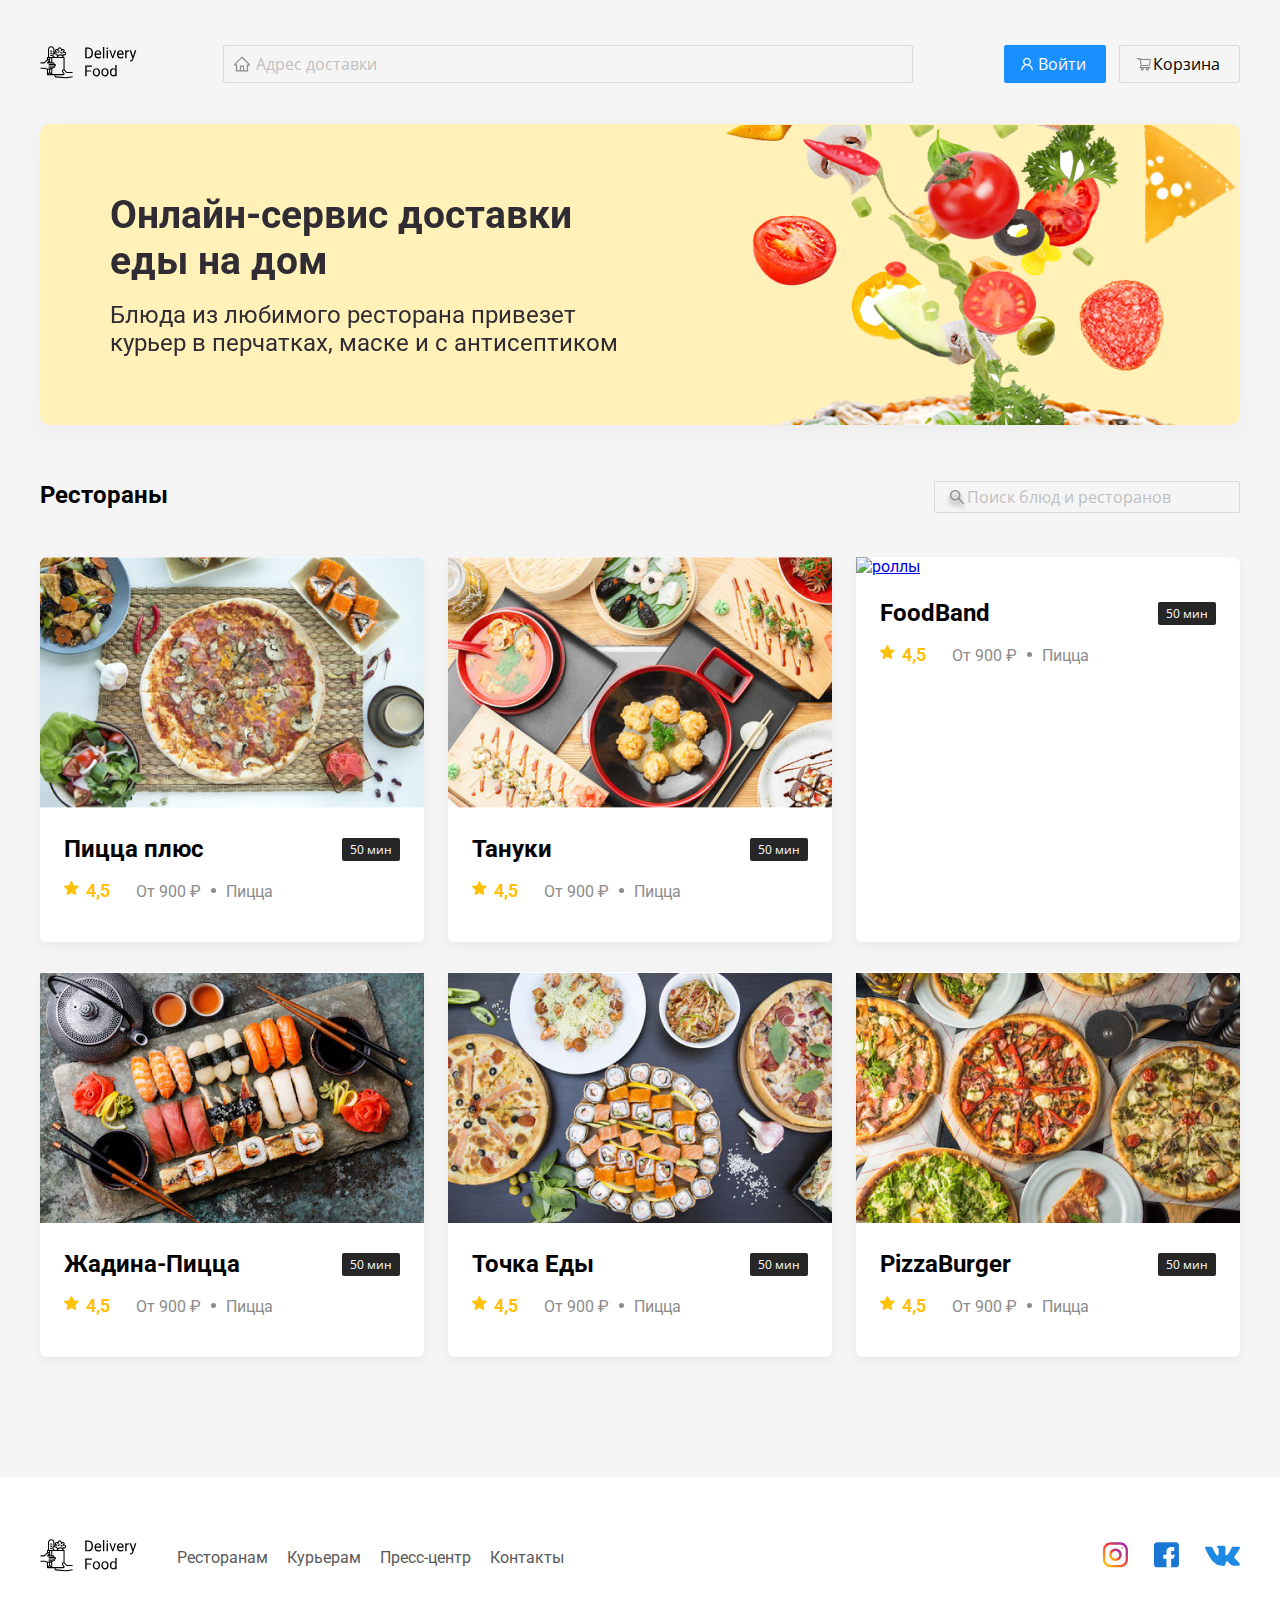
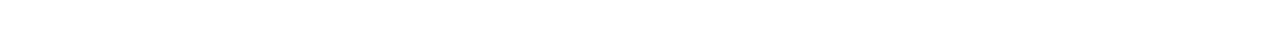
==== index.html @ af0fb30a "Add files via upload" ====
<!DOCTYPE html>
<html lang="ru">
<head>
    <meta charset="UTF-8">
    <meta http-equiv="X-UA-Compatible" content="IE=edge">
    <meta name="viewport" content="width=device-width, initial-scale=1.0">
    <title>Delivery food</title>
    <link rel="preconnect" href="https://fonts.googleapis.com">
    <link rel="preconnect" href="https://fonts.gstatic.com" crossorigin>
    <link href="https://fonts.googleapis.com/css2?family=Open+Sans:wght@400;700&family=Roboto:wght@400;700&display=swap" rel="stylesheet">  
    <link rel="stylesheet" href="css/style.css">
    <script src="js/script.js" defer></script>
</head>
<body>
    <header class="section__header">
        <div class="container block block__header">
            <a href="#" class="logo">
                <img src="img/logo.svg" alt="логотип" class="logo__img">
            </a>
            <!-- /.logo -->
            <input type="text" class="input input-adress" placeholder="Адрес доставки">
            <div class="buttons header__buttons">
                <button class="button button__man button--primary">Войти</button>
                <button class="button button__cart button--secondary">Корзина</button>
            </div>
            <!-- /.buttons -->
        </div>
        <!-- /.container /.block -->
    </header>
    <!-- /.section__header -->
    <section class="section__promo">
        <div class="container promo__block">
            <div class="promo__info">
                <h1 class="promo__title">Онлайн-сервис доставки еды на дом</h1>
                <p class="promo__desc">Блюда из любимого ресторана привезет<br> курьер в перчатках, маске и с антисептиком</p>
            </div>
            <!-- /.promo__info -->
        </div>
        <!-- /.contaner /.promo__block -->
    </section>
    <!-- /.section__promo -->
    <section class="section__restourants">
        <div class="container container_rest">
            <div class="restour__search">
                <h2 class="sectin__title">Рестораны</h2>
                <input class="input input-search" placeholder="Поиск блюд и ресторанов">
            </div>
            <!-- /.restour__search -->
            <div class="cards">
                <div class="card">
                    <a href="content/tanuki.html" class="card__header">
                        <img src="img/c+.png" alt="роллы" class="card__img">
                    </a>
                    <div class="card__main">
                        <div class="card__title">
                        <h3 class="title">Пицца плюс</h3>
                        <span class="title__time">50 мин</span>                            
                        </div>
                    
                    
                    <div class="card__desc">
                        <strong class="card__reit">4,5</strong>
                        <span class="card__price">От 900 ₽</span>
                        <p class="card__category">Пицца</p>
                    </div>
                    <!-- /.card__desc -->
                    </div>
                    <!-- /.card__main -->
                </div>
                <!-- /.card -->
                <div class="card">
                    <a href="content/tanuki.html" class="card__header">
                        <img src="img/Tanuki.jpg" alt="роллы" class="card__img">
                    </a>
                    <div class="card__main">
                        <div class="card__title">
                        <h3 class="title">Тануки</h3>
                        <span class="title__time">50 мин</span>                            
                        </div>
                    
                    
                    <div class="card__desc">
                        <strong class="card__reit">4,5</strong>
                        <span class="card__price">От 900 ₽</span>
                        <p class="card__category">Пицца</p>
                    </div>
                    <!-- /.card__desc -->
                    </div>
                    <!-- /.card__main -->
                </div>
                <!-- /.card -->
                <div class="card">
                    <a href="content/tanuki.html" class="card__header">
                        <img src="img/FoodBand.png" alt="роллы" class="card__img">
                    </a>
                    <div class="card__main">
                        <div class="card__title">
                        <h3 class="title">FoodBand</h3>
                        <span class="title__time">50 мин</span>                            
                        </div>
                    
                    
                    <div class="card__desc">
                        <strong class="card__reit">4,5</strong>
                        <span class="card__price">От 900 ₽</span>
                        <p class="card__category">Пицца</p>
                    </div>
                    <!-- /.card__desc -->
                    </div>
                    <!-- /.card__main -->
                </div>
                <!-- /.card -->
                <div class="card">
                    <a href="content/tanuki.html" class="card__header">
                        <img src="img//roll.png" alt="роллы" class="card__img">
                    </a>
                    <div class="card__main">
                        <div class="card__title">
                        <h3 class="title">Жадина-Пицца</h3>
                        <span class="title__time">50 мин</span>                            
                        </div>
                    
                    
                    <div class="card__desc">
                        <strong class="card__reit">4,5</strong>
                        <span class="card__price">От 900 ₽</span>
                        <p class="card__category">Пицца</p>
                    </div>
                    <!-- /.card__desc -->
                    </div>
                    <!-- /.card__main -->
                </div>
                <!-- /.card -->
                <div class="card">
                    <a href="content/tanuki.html" class="card__header">
                        <img src="img/Tochka.png" alt="роллы" class="card__img">
                    </a>
                    <div class="card__main">
                        <div class="card__title">
                        <h3 class="title">Точка Еды</h3>
                        <span class="title__time">50 мин</span>                            
                        </div>
                    
                    
                    <div class="card__desc">
                        <strong class="card__reit">4,5</strong>
                        <span class="card__price">От 900 ₽</span>
                        <p class="card__category">Пицца</p>
                    </div>
                    <!-- /.card__desc -->
                    </div>
                    <!-- /.card__main -->
                </div>
                <!-- /.card -->
                <div class="card">
                    <a href="content/tanuki.html" class="card__header">
                        <img src="img/Burger.png" alt="роллы" class="card__img">
                    </a>
                    <div class="card__main">
                        <div class="card__title">
                        <h3 class="title">PizzaBurger</h3>
                        <span class="title__time">50 мин</span>                            
                        </div>
                    
                    
                    <div class="card__desc">
                        <strong class="card__reit">4,5</strong>
                        <span class="card__price">От 900 ₽</span>
                        <p class="card__category">Пицца</p>
                    </div>
                    <!-- /.card__desc -->
                    </div>
                    <!-- /.card__main -->
                </div>
                <!-- /.card -->
            </div>
        </div>
        <!-- /.container -->
    </section>
    <!-- /.section__restourants -->
    <footer class="section__footer">
        <div class="container block block__footer">
            <div class="block__navigation">
                <a href="#" class="logo">
                    <img src="img/logo.svg" alt="логотип" class="logo__img">
                </a>
                <nav class="navigation__footer">
                    <a href="#" class="nav-item">Ресторанам</a>
                    <a href="#" class="nav-item">Курьерам</a>
                    <a href="#" class="nav-item">Пресс-центр</a>
                    <a href="#" class="nav-item">Контакты</a>
                </nav>
                <!-- /.navigation__footer -->
            </div>
            <!-- /.block__navigation -->
            <div class="socials">
                <a href="#" class="social-link"><img src="img/insta.svg" alt="соц.сеть" class="social-img"></a>
                <a href="#" class="social-link"><img src="img/facebook.svg" alt="соц.сеть" class="social-img"></a>
                <a href="#" class="social-link"><img src="img/vk.svg" alt="соц.сеть" class="social-img"></a>
            </div>
            <!-- /.socials -->
        </div>
        <!-- /.container -->
    </footer>
    <!-- /.section__footer -->
    <div class="modal">
        <div class="modal-block">
            <div class="cart-and-close">
                <h2 class="modal-title">Корзина</h2>
                <button class="button-closed"></button>
            </div>
            <div class="modal-body">
                <div class="cart-string">
                    <h3 class="name-dish">Ролл угорь стандарт</h3>
                    <div class="price-count">
                        <strong class="price-dish">249</strong>
                        <div class="count-block">
                            <button class="button-count minus">-</button>
                            <span class="count">1</span>
                            <button class="button-count plus">+</button>
                        </div>
                        <!-- /.count-block -->
                    </div>
                </div>
                <!-- /.cart-string -->
                <div class="cart-string">
                    <h3 class="name-dish">Ролл угорь стандарт</h3>
                    <div class="price-count">
                        <strong class="price-dish">249</strong>
                        <div class="count-block">
                            <button class="button-count minus">-</button>
                            <span class="count">1</span>
                            <button class="button-count plus">+</button>
                        </div>
                        <!-- /.count-block -->
                    </div>
                </div>
                <!-- /.cart-string -->
                <div class="cart-string">
                    <h3 class="name-dish">Ролл угорь стандарт</h3>
                    <div class="price-count">
                        <strong class="price-dish">249</strong>
                        <div class="count-block">
                            <button class="button-count minus">-</button>
                            <span class="count">1</span>
                            <button class="button-count plus">+</button>
                        </div>
                        <!-- /.count-block -->
                    </div>
                </div>
                <!-- /.cart-string -->
                <div class="cart-string">
                    <h3 class="name-dish">Ролл угорь стандарт</h3>
                    <div class="price-count">
                        <strong class="price-dish">249</strong>
                        <div class="count-block">
                            <button class="button-count minus">-</button>
                            <span class="count">1</span>
                            <button class="button-count plus">+</button>
                        </div>
                        <!-- /.count-block -->
                    </div>
                </div>
                <!-- /.cart-string -->
                <div class="cart-string">
                    <h3 class="name-dish">Ролл угорь стандарт</h3>
                    <div class="price-count">
                        <strong class="price-dish">249</strong>
                        <div class="count-block">
                            <button class="button-count minus">-</button>
                            <span class="count">1</span>
                            <button class="button-count plus">+</button>
                        </div>
                        <!-- /.count-block -->
                    </div>
                </div>
                <!-- /.cart-string -->
            </div>
            <!-- /.body -->
            <div class="modal-footer">
                <div class="fullprice_container">
                    <strong class="fullprice">1250</strong>
                </div>
                <div class="buttons-modal--footer">
                    <button class="button button--primary">Оформить заказ</button>
                    <button id="cancelButton" class="button button--secondary button-cancel">Отмена</button>
                </div>
                <!-- /.buttons-modal--footer -->
            </div>
            <!-- /.modal-footer -->
        </div>
        <!-- /.modal-block -->
    </div>
    <!-- /.modal -->
</body>
</html>
---- css/style.css ----
* {
    margin: 0;
    padding: 0;
    box-sizing: border-box;
}

html {
    font-family: 'Roboto', sans-serif;
    font-style: normal;
}

body {
    background: #F5F5F5;
}

.container {
    max-width: 1200px;
    width: 100%;
    margin: auto;
}

.block {
    display: flex;
    justify-content: space-between;
    align-items: center;
}

.input-adress {
    max-width: 690px;
    width: 100%;
    padding: 8px 12px 8px 32px;
    background: url(../img/House.svg) no-repeat 10px center;
}

.input-adress::placeholder {
    font-family: 'Open Sans', sans-serif;
    font-style: normal;
    font-weight: normal;
    font-size: 16px;
    line-height: 24px;
    color: #BFBFBF; 
}

.input {
    font-family: 'Open Sans', sans-serif;
    font-style: normal;
    font-weight: normal;
    font-size: 16px;
    line-height: 20px;
    border: 1px solid #D9D9D9;
    border-radius: 2px;
    outline: none;
}

.section__header {
    margin-top: 44px;
    margin-bottom: 40px;
}

.logo  {
    max-height: 40px;
}

.logo__img {
    max-height: 40px;
    height: 100%;
}

.button {
    font-family: 'Open Sans', sans-serif;
    font-style: normal;
    font-weight: normal;
    font-size: 16px;
    line-height: 20px;
    padding: 8px 19px 8px 33px;
    border: none;
    border-radius: 2px;
    margin-left: 9px;
    cursor: pointer;
}

.button__man {  
    background: url(../img/Man.svg) no-repeat 16px center;
}

.button__bin {
    padding: 8px 36px 8px 16px;
    margin-left: 0px;
    margin-right: 32px;
    background: url(../img/bin.svg) no-repeat 100px center;
}

.button--primary {
    background-color: #1890FF;
    color: #fff;
    border: 1px solid #1890FF
}

.button__cart {  
    background: url(../img/Trash.svg) no-repeat 16px center;
}

.button--secondary {
    border: 1px solid #D9D9D9;
}

.promo__block {
    background: #FFF1B8 url(../img/Promo.png) no-repeat right center;
    padding: 68px 0;
    padding-left: 70px;
    border-radius: 10px;
    filter: drop-shadow(0px 7px 12px rgba(158, 158, 163, 0.1));
}

.promo__info {
    max-width: 530px;
    width: 100%;
}

.promo__title {
    margin-bottom: 17px;
    font-weight: bold;
    font-size: 39px;
    line-height: 46px;
    
    color: #302C34;
}

.promo__desc {
    font-weight: normal;
    font-size: 24px;
    line-height: 28px;
    
    color: #302C34;   
}

.section__restourants {
    padding-top: 56px;
    padding-bottom: 90px;
}

.restour__search {
    display: flex;
    justify-content: space-between;
    margin-bottom: 44px;
}

.section__title {
    font-weight: bold;
    font-size: 36px;
    line-height: 42px;    
}

.input-search {
    max-width: 306px;
    width: 100%;
    padding: 5px 12px 5px 32px;
    background: url(../img/Lupa.svg) no-repeat 10px 6px;
}


.input-search::placeholder {
    line-height: 24px;
    color: #BFBFBF; 
}

.cards {
    display: flex;
    flex-wrap: wrap;
    justify-content: space-between;
}

.card {
    max-width: 384px;
    width: 100%;
    background: #FFFFFF;
    box-shadow: 0px 4px 12px rgba(0, 0, 0, 0.05);
    border-radius: 7px;
    margin-bottom: 30px;
}

.button--primary:hover, .button--secondary:hover {
    transform: scale(1.1);
    transition-duration: 0.3s;
}

.card:hover {
    transform: scale(1.05);
    transition-duration: 0.7s;
}

.card__main {
    padding: 21px 24px 35px;
}

.card__title {
    display: flex;
    justify-content: space-between;
    align-items: center;
    margin-bottom: 10px;
}

.title {
    font-weight: bold;
    font-size: 24px;
    line-height: 32px;
}

.title__time {
    background: #262626;
    border-radius: 2px;
    font-family: 'Open Sans', sans-serif;
    font-style: normal;
    font-weight: normal;
    font-size: 12px;
    color: #FFFFFF;
    padding: 3px 8px;
}

.card__desc {
    display: flex;
    justify-content: start;
    align-items: center;
}

.card__reit {
    margin-left: 22px;
    position: relative;
    font-weight: bold;
    font-size: 18px;
    line-height: 32px;
    color: #FFC107;
}

.card__reit::before {
    content: '';
    width: 15px;
    height: 15px;
    position: absolute;
    top: 5px;
    left: -22px;
    background: url(../img/Reit.svg) no-repeat center / cover;
}

.card__price {
    margin-left: 26px;
    color: #8C8C8C;
}

.card__category {
    color: #8C8C8C;
    position: relative;
    margin-left: 25px;
}

.card__category::before {
    content: '';
    position: absolute;
    top: 50%;
    left: -15px;
    margin-top: -3px;
    width: 5px;
    height: 5px;
    background: #8C8C8C;
    border-radius: 50%;
}

.section__footer {
    background: #FFFFFF;
    padding-top: 60px;
    padding-bottom: 60px;
}

.block__navigation {
    display: flex;
    align-items: center;
}

.navigation__footer {
    margin-left: 36px;
}

.nav-item {
    line-height: 21px;
    color: #595959;
    margin-right: 15px;
    text-decoration: none;
}

.socials {
    display: flex;
    align-items: center;
}

.social-img {
    margin-left: 25px;
}

.restour__desc {
    display: flex;
    align-items: center;
    margin-left: 30px;
}

.restour__reit {
    display: flex;
    align-items:center;
    margin-bottom: 37px;
}

.product__desc {
    max-width: 350px;
    width: 100%;
    font-size: 18px;
    line-height: 21px;
    margin-top: 10px;
    color: #8C8C8C;
    margin-bottom: 25px;
}

.product__title {
    font-family: Roboto;
    font-style: normal;
    font-weight: normal;
    font-size: 24px;
    line-height: 32px;
}


.product__price {
    font-weight: bold;
    font-size: 20px;
    line-height: 32px;
}

.social-link .inst {
    margin-left: 0;
}

.modal {
    display: none;
    width: 100%;
    height: 100%;
    position: fixed;
    top: 0;
    left: 0;
    background:rgba(0, 0, 0, 0.5);
}

.modal-block {
    position: relative;
    top: 50%;
    margin: auto;
    margin-top: -275px;
    max-width: 780px;
    width: 100%;
    background: #FFFFFF;
    border-radius: 5px;
    padding: 40px 45px;
    
}

.cart-and-close {
    margin-bottom: 45px;
}

.modal-title {
    font-weight: bold;
    font-size: 36px;
    line-height: 42px;
}

.button-closed {
    position: absolute;
    top: 50px;
    right: 45px;
    width: 25px;
    height: 25px;
    background: url(../img/krestick.svg) no-repeat center;
    border: none;
    cursor: pointer;
}

.modal-body {
    margin-bottom: 53px;
}

.cart-string {
    display: flex;
    justify-content: space-between;
    align-items: center;
    border-bottom: 1px solid #d9d9d9;
    padding-top: 14px;
    padding-bottom: 14px;
}

.name-dish {
    font-weight: normal;
    font-size: 18px;
}

.price-count {
    display: flex;
    align-items: center;
}

.price-dish {
    margin-right: 48px;
}

.button-count {
    width: 39px;
    height: 32px;
    border:1px solid #1890FF;
    background: transparent;
}

.button-cancel {
    background: white;
}

.count {
    margin-left: 13px;
    margin-right: 13px;
}

.modal-footer {
    display: flex;
    justify-content: space-between;
    align-items: center;
}

.buttons-modal--footer .button {
    padding: 8px 16px;
}

.fullprice {
    padding:  15px 20px;
    background-color: #262626;
    border-radius: 5px;
    font-weight: bold;
    font-size: 20px;
    line-height: 23px;
    color: white;
}

.open {
    display: block;
    visibility: visible;
}
.nav-item:hover{
    color: rgb(24, 109, 143);
    filter: drop-shadow(0 0 10px grey);
}
    



/* если шишрина экрана стала <= 1200px */
@media (max-width: 1240px) {
    .container {
        width: 95%;
    }
    .logo {
        display: none;
    }
    .cards {
        justify-content: space-around;
    }
    .card {
        max-width: 40%;
    }
    .card__img {
        width: 100%;
    }
}

@media (max-width: 980px) {
    .header__buttons {
        display: flex;
    }
    .section__header .logo {
        display: none;
        order: 1;
    }
    .input-adress {
        width: 75%;
    }
    .promo__block {
        background: #FFF1B8;
    }
    .card {
        max-width: 384px;
    }
}

@media (max-width: 860px) {
    .card {
        max-width: 300px;
    }
}

@media (max-width: 680px) {
    .section__header .logo {
        display: block;
        order: 1;
    }
    .input-adress {
        width: 100%;
        order: -1;
        margin-bottom: 20px;
    }
    .block__header {
        flex-wrap: wrap;
    }
    .header__buttons {
        display: flex;
    }
    .header__buttons .button--primary {
        margin-left: 0;
    }
    .section__header .logo {
        order: 0;
    }
    .section__header {
        margin-top: 20px;
        margin-bottom: 20px;
    }
    .block__footer {
        flex-wrap: wrap;
        justify-content: center;
    }
    .container_rest {
        margin-right: 0;
    }
    .section__restourants {
       padding-top: 10px;
    }
    .restour__search {
        justify-content: center;
    }
    .restour__search h2{
        display: none;
    }
    .restour__search input {
        max-width: 75%;
    }
    .card {
        max-width: 75%;
    }
    .block__navigation {
        margin-bottom: 20px;
    }
    .section__footer {
       padding: 20px 0; 
    }
    .navigation__footer .nav-item:last-child {
        margin: 0;
    }
    .section__promo {
        display: none;
    }
}

@media (max-width: 500px) {
    .name-dish {
        max-width: 40%;
    }
} 


@media (max-width: 480px) {
    .input-adress {
        width: 100%;
        order: -1;
        margin-bottom: 20px;
    }
    .block__header {
        flex-wrap: wrap;
    }
    .header__buttons {
        display: flex;
    }
    .header__buttons .button--primary {
        margin-left: 0;
    }
    .section__header .logo {
        order: 0;
    }
    .section__header {
        margin-top: 20px;
        margin-bottom: 20px;
    }
    .card {
        max-width: 90%;
    }
    .restour__search {
        margin-bottom: 20px;
    }
    .navigation__footer {
        display: none;
    }
    .section__restourants {
        padding-bottom: 20px;
    }
    .tanuki_price {
        display: none;
    }
    .modal-block {
        top: 35%;
        padding: 40px;
    }
    .price-dish {
       margin-right: 20%;
    }
    .count-block {
        max-width: 20%;
    }
    .modal-footer {
        display: block;
    }
    .fullprice_container {
        display: flex;
        justify-content: center;
        margin-bottom: 10px;
    }
    .fullprice {
        padding: 5px 5px;
    }
    .buttons-modal--footer {
        display: flex;
        justify-content: center;
    }
    .modal_primary_button {
        margin-left: 0;
    }
}

@media (max-width: 375px) {
    .modal-block {
        padding: 20px;
    }
    .button-closed {
        margin-bottom: 10px;
    }
    .cart-and-close {
        display: flex;
        justify-content: space-around;
        align-items: center;
        margin-bottom: 10px;
    }
    .button-closed {
        position: relative;
        top: 5px;
        right: 0;
    }
}

@media (max-width: 350px) {
    .block__header {
        justify-content: center;
    }
    .logo {
        order: -1;
        margin-bottom: 10px;
    }
    .input-adress {
        order: 0;
    }
    .modal-block {
        top: 40%;
        padding-left: 20px;
        padding-right: 20px;
    }
    .modal-title {
        margin-bottom: 5px;
    }
    .cart-string {
        padding: 5px 0 ;
    }
    .fullprice {
        width: 60px;
        font-size: 15px;
        padding: 5px 5px;
        margin-bottom: 10px;
    }
    .modal-footer {
        display: block;
    }
    .buttons-modal--footer {
        display: flex;
    }
    .name-dish {
        margin-right: 5%;
        max-width: 40%;
    }
    .price-dish {
        max-width: 40%;
        margin-right: 10%;
     }
     .count-block {
         max-width: 20%;
     }
}
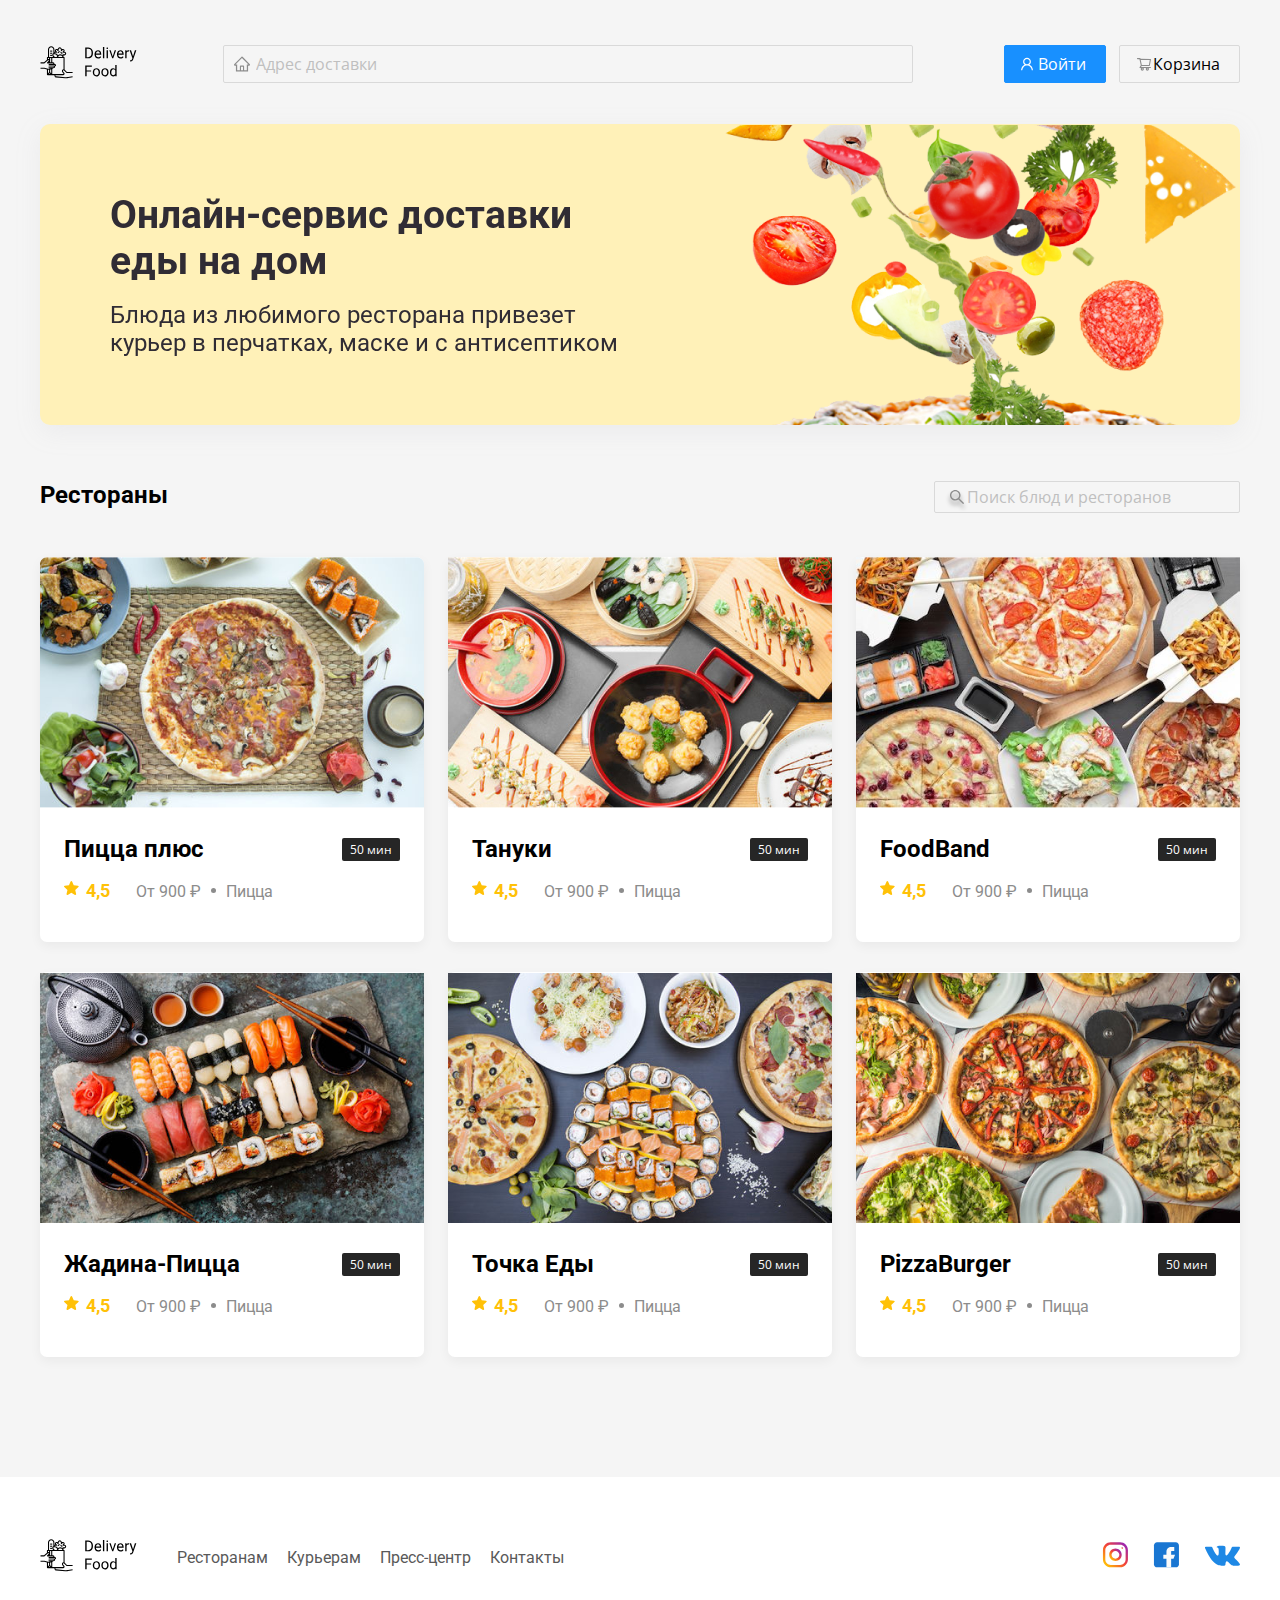
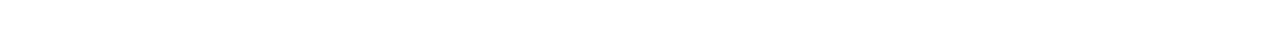
==== commit 945d0536: "Add files via upload" ====
--- a/index.html
+++ b/index.html
@@ -91,7 +91,7 @@
                 <!-- /.card -->
                 <div class="card">
                     <a href="content/tanuki.html" class="card__header">
-                        <img src="img/FoodBand.png" alt="роллы" class="card__img">
+                        <img src="img//Foodband.png" alt="роллы" class="card__img">
                     </a>
                     <div class="card__main">
                         <div class="card__title">
